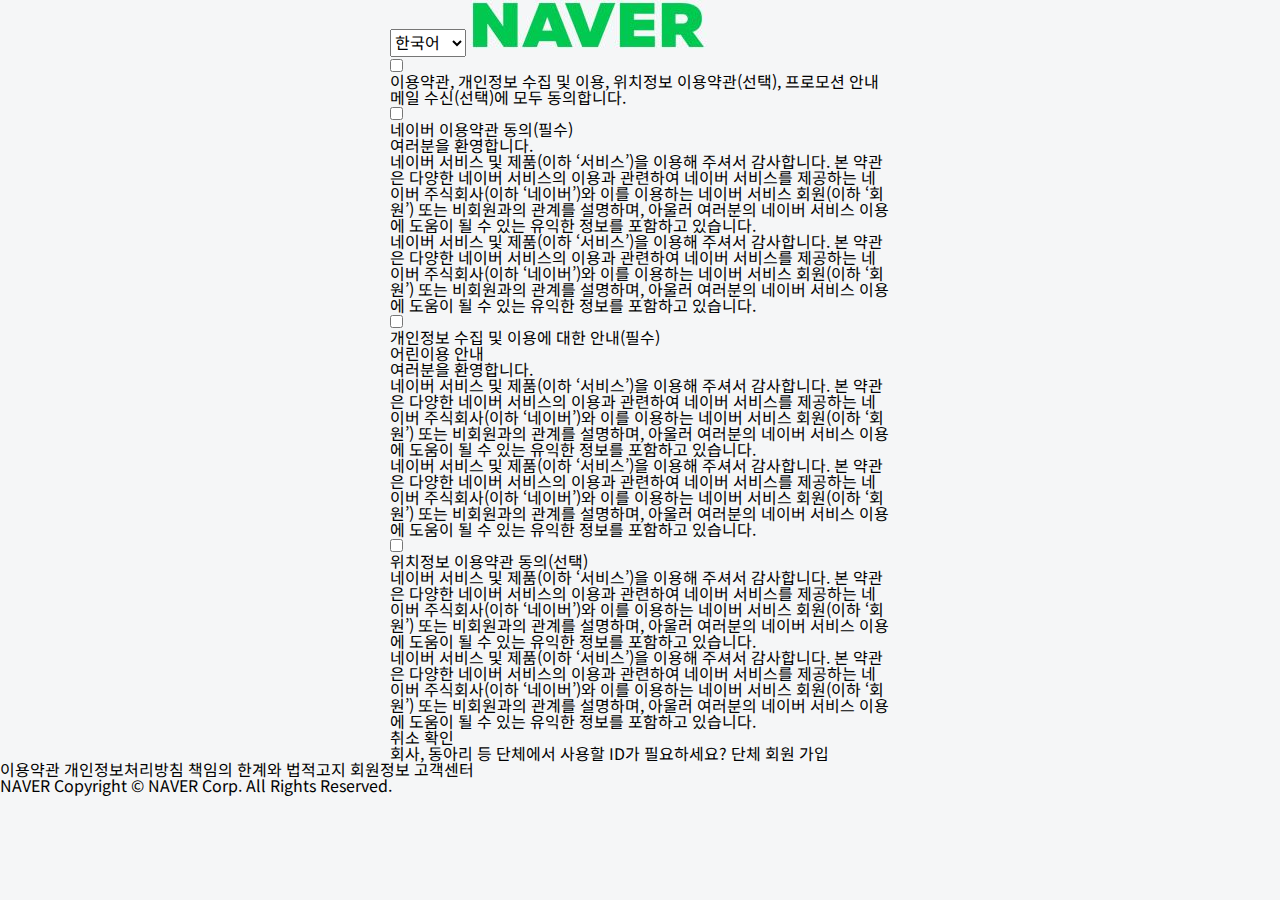
==== join1.html @ 949bf007 "join1" ====
<!DOCTYPE html>
<html lang="ko">
<head>
    <meta charset="UTF-8">
    <meta name="keywords" content="">
    <meta name="description" content="">
    <meta http-equiv="X-UA-Compatible" content="IE=edge">
    <meta name="viewport" content="width=device-width, initial-scale=1.0">
    <title>네이버|회원가입</title>
    <link rel="stylesheet" href="./styles/reset.css">
    <link rel="stylesheet" href="./styles/join1.css">
</head>
<body>
    <main>
        <select name="lang" id="lang">
            <option value="lang1">한국어</option>
            <option value="lang2">English</option>
        </select>
        <a href="#"><img src="./images/logo.jpg" alt="naver"></a>
        <p><input type="checkbox" name="" id="check1"></p>
        <label for="check1">이용약관, 개인정보 수집 및 이용, 위치정보 이용약관(선택), 프로모션 안내 메일 수신(선택)에 모두 동의합니다.</label>
        <div class="check_01">
            <p><input type="checkbox" name="" id="check2"></p>
            <label for="check2">네이버 이용약관 동의<em>(필수)</em></label>
            <div class="box1 box">
                <p><em>여러분을 환영합니다.</em></p>
                <p>네이버 서비스 및 제품(이하 ‘서비스’)을 이용해 주셔서 감사합니다. 
                    본 약관은 다양한 네이버 서비스의 이용과 관련하여 네이버 서비스를 제공하는 
                    네이버 주식회사(이하 ‘네이버’)와 이를 이용하는 네이버 서비스 회원(이하 ‘회원’) 
                    또는 비회원과의 관계를 설명하며, 아울러 여러분의 네이버 서비스 이용에 
                    도움이 될 수 있는 유익한 정보를 포함하고 있습니다.
                </p>
                <p>네이버 서비스 및 제품(이하 ‘서비스’)을 이용해 주셔서 감사합니다. 
                    본 약관은 다양한 네이버 서비스의 이용과 관련하여 네이버 서비스를 
                    제공하는 네이버 주식회사(이하 ‘네이버’)와 이를 이용하는 네이버 서비스 
                    회원(이하 ‘회원’) 또는 비회원과의 관계를 설명하며, 
                    아울러 여러분의 네이버 서비스 이용에 도움이 될 수 있는 유익한 정보를 
                    포함하고 있습니다.
                </p>
            </div>
        </div>
        <div class="check_02">
            <div class="box2_top">
                <p><input type="checkbox" name="" id="check3"></p>
                <label for="check3">개인정보 수집 및 이용에 대한 안내<em>(필수)</em></label>
                <p><button type="button">어린이용 안내</button></p>
            </div>
            <p><em>여러분을 환영합니다.</em></p>
            <div class="box2 box">
                <p>네이버 서비스 및 제품(이하 ‘서비스’)을 이용해 주셔서 감사합니다. 본 약관은 다양한 네이버 서비스의 이용과 관련하여 네이버 서비스를 제공하는 네이버 주식회사(이하 ‘네이버’)와 이를 이용하는 네이버 서비스 회원(이하 ‘회원’) 또는 비회원과의 관계를 설명하며, 아울러 여러분의 네이버 서비스 이용에 도움이 될 수 있는 유익한 정보를 포함하고 있습니다.</p>
                <p>네이버 서비스 및 제품(이하 ‘서비스’)을 이용해 주셔서 감사합니다. 
                    본 약관은 다양한 네이버 서비스의 이용과 관련하여 네이버 서비스를 
                    제공하는 네이버 주식회사(이하 ‘네이버’)와 이를 이용하는 네이버 서비스 
                    회원(이하 ‘회원’) 또는 비회원과의 관계를 설명하며, 
                    아울러 여러분의 네이버 서비스 이용에 도움이 될 수 있는 유익한 정보를 
                    포함하고 있습니다.
                </p>
            </div>
        </div>
        <div class="check_03">
            <p><input type="checkbox" name="" id="check4"></p>
            <label for="check4">위치정보 이용약관 동의<em>(선택)</em></label>
            <div class="box3 box">
                <p>네이버 서비스 및 제품(이하 ‘서비스’)을 이용해 주셔서 감사합니다. 본 약관은 다양한 네이버 서비스의 이용과 관련하여 네이버 서비스를 제공하는 네이버 주식회사(이하 ‘네이버’)와 이를 이용하는 네이버 서비스 회원(이하 ‘회원’) 또는 비회원과의 관계를 설명하며, 아울러 여러분의 네이버 서비스 이용에 도움이 될 수 있는 유익한 정보를 포함하고 있습니다.</p>
                <p>네이버 서비스 및 제품(이하 ‘서비스’)을 이용해 주셔서 감사합니다. 
                    본 약관은 다양한 네이버 서비스의 이용과 관련하여 네이버 서비스를 
                    제공하는 네이버 주식회사(이하 ‘네이버’)와 이를 이용하는 네이버 서비스 
                    회원(이하 ‘회원’) 또는 비회원과의 관계를 설명하며, 
                    아울러 여러분의 네이버 서비스 이용에 도움이 될 수 있는 유익한 정보를 
                    포함하고 있습니다.
                </p>
            </div>
        </div>
        <div class="button_g">
            <div class="button">
                <button type="button">취소</button>
                <a href="#"><button type="sudmit">확인</button></a>
            </div>
            <p>회사, 동아리 등 단체에서 사용할 ID가 필요하세요?
                <em>단체 회원 가입</em>
            </p>
        </div>
    </main>
    <footer>
        <div class="f_top">
            <a href="#">이용약관</a>
            <a href="#">개인정보처리방침</a>
            <a href="#">책임의 한계와 법적고지</a>
            <a href="#">회원정보 고객센터</a>
        </div>
        <p>NAVER Copyright &copy; NAVER Corp. All Rights Reserved.</p>
    </footer>
</body>
</html>
---- styles/join1.css ----
body {background-color:#f5f6f7;}
main {
    width:500px; margin:0 auto;
}
/* 언어선택-------------------------- */
main #lang {}
main #lang option {}
/* 로고 이미지----------------------- */
main a {}
main a img {}
/* 로고 하단 모두 동의--------------- */
main p {}
main p #check1 {}
main label {}
/* 박스1----------------------- */
main .check_01 {}
main .check_01 p {}
main .check_01 p #check2 {}
main .check_01 label {}
main .check_01 label em {}
main .check_01 .box1 {}
main .check_01 .box1 {}
main .check_01 .box1 p {}
main .check_01 .box1 p em {}
/* 박스2----------------------- */
main .check_02 {}
main .check_02 .box2_top {}
main .check_02 .box2_top p {}
main .check_02 .box2_top p #check3 {}
main .check_02 .box2_top label {}
main .check_02 .box2_top label em {}
main .check_02 .box2_top p {}
main .check_02 .box2_top p button {}
main .check_02 p {}
main .check_02 p em {}
main .check_02 .box2 {}
main .check_02 .box2 p {}
/* 박스3--------------------------- */
main .check_03 {}
main .check_03 p {}
main .check_03 p #check4 {}
main .check_03 label {}
main .check_03 label em {}
main .check_03 .box3 {}
main .check_03 .box3 p {}
/* 취소, 확인 버튼 ---------------- */
main .button_g {}
main .button_g .button {}
main .button_g .button button {}
main .button_g .button a {}
main .button_g .button a button {}
main .button_g p {}
main .button_g p em {}
footer {}
footer .f_top {}
footer .f_top a {}
footer p {}
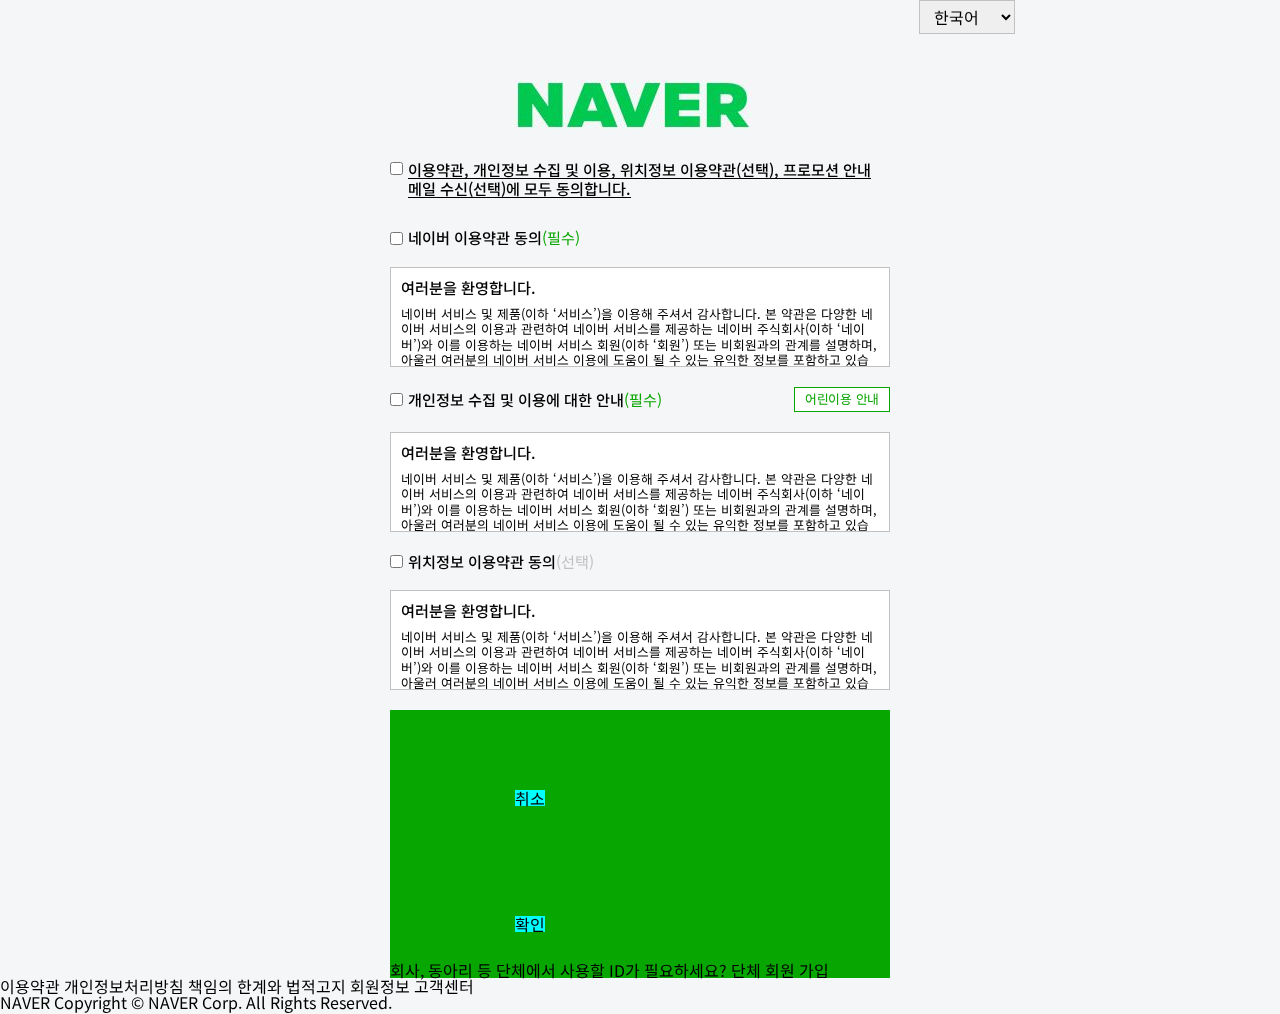
==== commit f268a477: "join1.html, join1.css" ====
--- a/join1.html
+++ b/join1.html
@@ -11,17 +11,26 @@
     <link rel="stylesheet" href="./styles/join1.css">
 </head>
 <body>
-    <main>
+    <header name="lang" id="lang">
         <select name="lang" id="lang">
             <option value="lang1">한국어</option>
-            <option value="lang2">English</option>
+            <option value="lang2">English</option>            
         </select>
+    </header>
+    <main>
         <a href="#"><img src="./images/logo.jpg" alt="naver"></a>
-        <p><input type="checkbox" name="" id="check1"></p>
-        <label for="check1">이용약관, 개인정보 수집 및 이용, 위치정보 이용약관(선택), 프로모션 안내 메일 수신(선택)에 모두 동의합니다.</label>
+        <div class="check">
+            <p><input type="checkbox" name="" id="check1"></p>
+            <label for="check1">
+                <p>이용약관, 개인정보 수집 및 이용, 위치정보 이용약관(선택), 프로모션 안내</p>
+                <p>메일 수신(선택)에 모두 동의합니다.</p>
+            </label>
+        </div>
         <div class="check_01">
-            <p><input type="checkbox" name="" id="check2"></p>
-            <label for="check2">네이버 이용약관 동의<em>(필수)</em></label>
+            <div class="text">
+                <p><input type="checkbox" name="" id="check2"></p>
+                <label for="check2">네이버 이용약관 동의<em>(필수)</em></label>
+            </div>
             <div class="box1 box">
                 <p><em>여러분을 환영합니다.</em></p>
                 <p>네이버 서비스 및 제품(이하 ‘서비스’)을 이용해 주셔서 감사합니다. 
@@ -41,12 +50,14 @@
         </div>
         <div class="check_02">
             <div class="box2_top">
-                <p><input type="checkbox" name="" id="check3"></p>
-                <label for="check3">개인정보 수집 및 이용에 대한 안내<em>(필수)</em></label>
+                <div class="text">
+                    <p><input type="checkbox" name="" id="check3"></p>
+                    <label for="check3">개인정보 수집 및 이용에 대한 안내<em>(필수)</em></label>
+                </div>
                 <p><button type="button">어린이용 안내</button></p>
             </div>
-            <p><em>여러분을 환영합니다.</em></p>
             <div class="box2 box">
+                <p><em>여러분을 환영합니다.</em></p>
                 <p>네이버 서비스 및 제품(이하 ‘서비스’)을 이용해 주셔서 감사합니다. 본 약관은 다양한 네이버 서비스의 이용과 관련하여 네이버 서비스를 제공하는 네이버 주식회사(이하 ‘네이버’)와 이를 이용하는 네이버 서비스 회원(이하 ‘회원’) 또는 비회원과의 관계를 설명하며, 아울러 여러분의 네이버 서비스 이용에 도움이 될 수 있는 유익한 정보를 포함하고 있습니다.</p>
                 <p>네이버 서비스 및 제품(이하 ‘서비스’)을 이용해 주셔서 감사합니다. 
                     본 약관은 다양한 네이버 서비스의 이용과 관련하여 네이버 서비스를 
@@ -58,9 +69,12 @@
             </div>
         </div>
         <div class="check_03">
-            <p><input type="checkbox" name="" id="check4"></p>
-            <label for="check4">위치정보 이용약관 동의<em>(선택)</em></label>
+            <div class="text">
+                <p><input type="checkbox" name="" id="check4"></p>
+                <label for="check4">위치정보 이용약관 동의<em>(선택)</em></label>
+            </div>
             <div class="box3 box">
+                <p><em>여러분을 환영합니다.</em></p>
                 <p>네이버 서비스 및 제품(이하 ‘서비스’)을 이용해 주셔서 감사합니다. 본 약관은 다양한 네이버 서비스의 이용과 관련하여 네이버 서비스를 제공하는 네이버 주식회사(이하 ‘네이버’)와 이를 이용하는 네이버 서비스 회원(이하 ‘회원’) 또는 비회원과의 관계를 설명하며, 아울러 여러분의 네이버 서비스 이용에 도움이 될 수 있는 유익한 정보를 포함하고 있습니다.</p>
                 <p>네이버 서비스 및 제품(이하 ‘서비스’)을 이용해 주셔서 감사합니다. 
                     본 약관은 다양한 네이버 서비스의 이용과 관련하여 네이버 서비스를 
@@ -73,7 +87,7 @@
         </div>
         <div class="button_g">
             <div class="button">
-                <button type="button">취소</button>
+                <a href="#"><button type="button">취소</button></a>
                 <a href="#"><button type="sudmit">확인</button></a>
             </div>
             <p>회사, 동아리 등 단체에서 사용할 ID가 필요하세요?
--- a/styles/join1.css
+++ b/styles/join1.css
@@ -1,56 +1,153 @@
 body {background-color:#f5f6f7;}
+/* header */
+/* 언어선택-------------------------- */
+header {
+    width:750px; margin:0 auto;
+    position: relative;
+}
+header #lang {
+    position:absolute;
+    top:0; right:0;
+    padding:3px 10px;
+    border:1px solid #c1c1c1;
+}
+header #lang option {}
+/* main----------------------------- */
 main {
     width:500px; margin:0 auto;
 }
-/* 언어선택-------------------------- */
-main #lang {}
-main #lang option {}
 /* 로고 이미지----------------------- */
-main a {}
+main a {display: inline-block; padding:80px 25% 30px;}
 main a img {}
 /* 로고 하단 모두 동의--------------- */
-main p {}
-main p #check1 {}
-main label {}
+main .check {
+    display:flex;
+    flex-flow:row nowrap;
+    margin-bottom:30px;
+}
+main .check p {}
+main .check p #check1 {}
+main .check label {}
+main .check label p {
+    margin-left:5px;
+    line-height:1.2;
+    font-weight:500;
+    font-size:0.95rem;
+    border-bottom:1px solid #000;
+    display:inline-block;
+}
+/* main p #check1 {} */
+/* main label {} */
 /* 박스1----------------------- */
 main .check_01 {}
-main .check_01 p {}
-main .check_01 p #check2 {}
-main .check_01 label {}
-main .check_01 label em {}
+main .check_03 .text,
+main .check_01 .text {
+    display:flex;
+    flex-flow:row nowrap;
+    align-items: center;
+}
+main .check_01 .text p {}
+main .check_01 .text p #check2 {}
+/* text통합-------------------------------------------------!!!! */
+main .check_03 .text label,
+main .check_02 .box2_top .text label,
+main .check_01 .text label {
+    margin-left:5px;
+    line-height:1.2;
+    font-weight:500;
+    font-size:0.95rem;
+    display:inline-block;
+}
+main .check_03 label em,
+main .check_02 .box2_top .text label em,
+main .check_01 .text label em {
+    line-height:1.2;
+    font-size:0.95rem;
+    color:#08a600;
+}
+/* text통합 끝 ------------------------------ */
+/* 박스 통합 --------------------------------------- */
+main .check_03 .box3,
+main .check_02 .box2,
+main .check_01 .box1 {
+    width:100%; height:100px; overflow: auto;
+    border:1px solid  #c1c1c1;
+    background-color:#fff;
+    margin:20px 0;
+}
 main .check_01 .box1 {}
-main .check_01 .box1 {}
-main .check_01 .box1 p {}
-main .check_01 .box1 p em {}
+/* 박스 안 설명통합 */
+main .check_03 .box3 p,
+main .check_02 .box2 p,
+main .check_01 .box1 p {
+    margin:10px 10px;
+    line-height:1.2;
+    font-size:0.8rem;
+}
+main .check_01 .box1 p:nth-child(2),
+main .check_01 .box1 p:nth-child(3) {
+    margin-bottom:50px;
+}
+/* 여러분을 환영합니다. */
+main .check_03 .box3 p em,
+main .check_02 p em,
+main .check_01 .box1 p em {
+    display:inline-block;
+    line-height:1.2;
+    font-weight:500;
+    font-size:0.95rem;
+}
 /* 박스2----------------------- */
 main .check_02 {}
-main .check_02 .box2_top {}
+main .check_02 .box2_top {
+    display:flex;
+    flex-flow:row nowrap;
+    justify-content: space-between;
+}
+main .check_02 .box2_top .text {
+    display:flex;
+    flex-flow:row nowrap;
+    align-items: center;
+}
+main .check_02 .box2_top .text p {}
+main .check_02 .box2_top .text p #check3 {}
+main .check_02 .box2_top .text label {}
+main .check_02 .box2_top .text label em {}
 main .check_02 .box2_top p {}
-main .check_02 .box2_top p #check3 {}
-main .check_02 .box2_top label {}
-main .check_02 .box2_top label em {}
-main .check_02 .box2_top p {}
-main .check_02 .box2_top p button {}
+main .check_02 .box2_top p button {
+    border:1px solid #08a600;
+    color:#08a600;
+    padding:5px 10px;
+    font-size:0.8rem;
+    background:#fff;
+    letter-spacing: -0.02em;
+}
 main .check_02 p {}
 main .check_02 p em {}
 main .check_02 .box2 {}
 main .check_02 .box2 p {}
+main .check_02 .box2 p:nth-child(2),
+main .check_02 .box2 p:nth-child(3) {margin-bottom:50px;}
 /* 박스3--------------------------- */
 main .check_03 {}
-main .check_03 p {}
-main .check_03 p #check4 {}
-main .check_03 label {}
-main .check_03 label em {}
+main .check_03 .text {}
+main .check_03 .text p {}
+main .check_03 .text p #check4 {}
+main .check_03 .text label {}
+main .check_03 .text label em {color:#c1c1c1;}
 main .check_03 .box3 {}
 main .check_03 .box3 p {}
+main .check_03 .box3 p:nth-child(2),
+main .check_03 .box3 p:nth-child(3) {margin-bottom:50px;}
 /* 취소, 확인 버튼 ---------------- */
-main .button_g {}
+main .button_g {background-color: #08a600;}
 main .button_g .button {}
-main .button_g .button button {}
+main .button_g .button button {background-color: aqua; display: inline-block;}
 main .button_g .button a {}
 main .button_g .button a button {}
 main .button_g p {}
 main .button_g p em {}
+/* footer */
 footer {}
 footer .f_top {}
 footer .f_top a {}
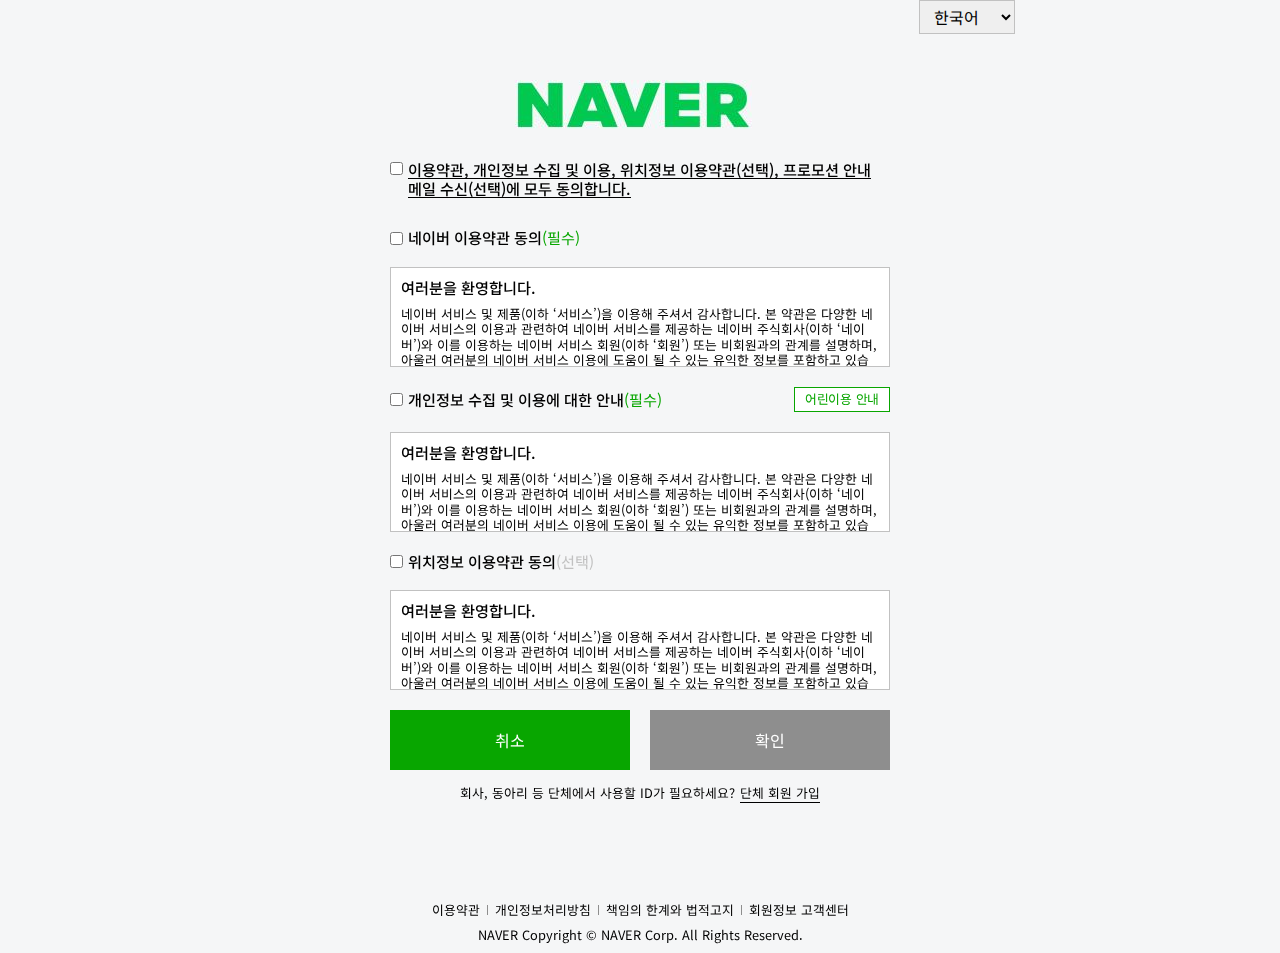
==== commit eced3261: "join1 end" ====
--- a/join1.html
+++ b/join1.html
@@ -11,8 +11,8 @@
     <link rel="stylesheet" href="./styles/join1.css">
 </head>
 <body>
-    <header name="lang" id="lang">
-        <select name="lang" id="lang">
+    <header>
+        <select>
             <option value="lang1">한국어</option>
             <option value="lang2">English</option>            
         </select>
@@ -20,15 +20,15 @@
     <main>
         <a href="#"><img src="./images/logo.jpg" alt="naver"></a>
         <div class="check">
-            <p><input type="checkbox" name="" id="check1"></p>
+            <p><input type="checkbox" id="check1"></p>
             <label for="check1">
-                <p>이용약관, 개인정보 수집 및 이용, 위치정보 이용약관(선택), 프로모션 안내</p>
-                <p>메일 수신(선택)에 모두 동의합니다.</p>
+                <em>이용약관, 개인정보 수집 및 이용, 위치정보 이용약관(선택), 프로모션 안내</em>
+                <em>메일 수신(선택)에 모두 동의합니다.</em>
             </label>
         </div>
         <div class="check_01">
             <div class="text">
-                <p><input type="checkbox" name="" id="check2"></p>
+                <p><input type="checkbox" id="check2"></p>
                 <label for="check2">네이버 이용약관 동의<em>(필수)</em></label>
             </div>
             <div class="box1 box">
@@ -51,7 +51,7 @@
         <div class="check_02">
             <div class="box2_top">
                 <div class="text">
-                    <p><input type="checkbox" name="" id="check3"></p>
+                    <p><input type="checkbox" id="check3"></p>
                     <label for="check3">개인정보 수집 및 이용에 대한 안내<em>(필수)</em></label>
                 </div>
                 <p><button type="button">어린이용 안내</button></p>
@@ -70,7 +70,7 @@
         </div>
         <div class="check_03">
             <div class="text">
-                <p><input type="checkbox" name="" id="check4"></p>
+                <p><input type="checkbox" id="check4"></p>
                 <label for="check4">위치정보 이용약관 동의<em>(선택)</em></label>
             </div>
             <div class="box3 box">
@@ -85,14 +85,14 @@
                 </p>
             </div>
         </div>
-        <div class="button_g">
-            <div class="button">
-                <a href="#"><button type="button">취소</button></a>
-                <a href="#"><button type="sudmit">확인</button></a>
-            </div>
-            <p>회사, 동아리 등 단체에서 사용할 ID가 필요하세요?
-                <em>단체 회원 가입</em>
-            </p>
+        <div class="button">
+            <button type="button" class="canclebtn btn">취소</button>
+            <a href="./join2.html">확인</a>
+            <!-- <button type="submit" class="checkbtn btn">확인</button> -->
+        </div>
+        <div class="btn_btm">
+            <p>회사, 동아리 등 단체에서 사용할 ID가 필요하세요?</p>
+            <p><a href="#">단체 회원 가입</a></p>
         </div>
     </main>
     <footer>
--- a/styles/join1.css
+++ b/styles/join1.css
@@ -5,19 +5,19 @@
     width:750px; margin:0 auto;
     position: relative;
 }
-header #lang {
+header select {
     position:absolute;
     top:0; right:0;
     padding:3px 10px;
     border:1px solid #c1c1c1;
 }
-header #lang option {}
+header select option {}
 /* main----------------------------- */
 main {
     width:500px; margin:0 auto;
 }
 /* 로고 이미지----------------------- */
-main a {display: inline-block; padding:80px 25% 30px;}
+main > a {display: inline-block; padding:80px 25% 30px;}
 main a img {}
 /* 로고 하단 모두 동의--------------- */
 main .check {
@@ -27,8 +27,7 @@
 }
 main .check p {}
 main .check p #check1 {}
-main .check label {}
-main .check label p {
+main .check label em {
     margin-left:5px;
     line-height:1.2;
     font-weight:500;
@@ -140,15 +139,62 @@
 main .check_03 .box3 p:nth-child(2),
 main .check_03 .box3 p:nth-child(3) {margin-bottom:50px;}
 /* 취소, 확인 버튼 ---------------- */
-main .button_g {background-color: #08a600;}
-main .button_g .button {}
-main .button_g .button button {background-color: aqua; display: inline-block;}
-main .button_g .button a {}
-main .button_g .button a button {}
-main .button_g p {}
-main .button_g p em {}
+main .button {
+    display:flex;
+    flex-flow:row nowrap;
+    justify-content: space-between;
+}
+main .button {}
+main .button a,
+main .button button {
+    width:240px; height:60px;
+    color:#fff;
+    margin-bottom:15px;
+}
+main .button .canclebtn {background-color: #08a600;}
+main .button a {
+    background-color: #8e8e8e;
+    text-align: center; line-height: 60px;
+}
+main .btn_btm {
+    display:flex;
+    flex-flow:row nowrap;
+    justify-content: center;
+    margin-bottom:100px;
+}
+main .btn_btm p,
+main .btn_btm p a {
+    line-height:1.2;
+    font-size:0.8rem;
+    font-weight:400;
+}
+main .btn_btm p a {
+    margin-left:5px;
+    border-bottom:1px solid #000;
+}
 /* footer */
-footer {}
+footer {
+    width:500px; margin:0 auto; text-align: center;
+}
 footer .f_top {}
-footer .f_top a {}
-footer p {}+footer .f_top a {
+    line-height:1.2;
+    font-size:0.8rem;
+    font-weight:400;
+}
+footer .f_top a::after {
+    width:1px; height:10px; background-color:#8e8e8e;
+    content:''; display: inline-block;
+    position:relative;
+    right:-7px; top:0;
+    margin-right:10px;
+}
+footer .f_top a:last-child:after {
+    display:none;
+}
+footer p {
+    margin:10px 0;
+    line-height:1.2;
+    font-size:0.8rem;
+    font-weight:400;
+}